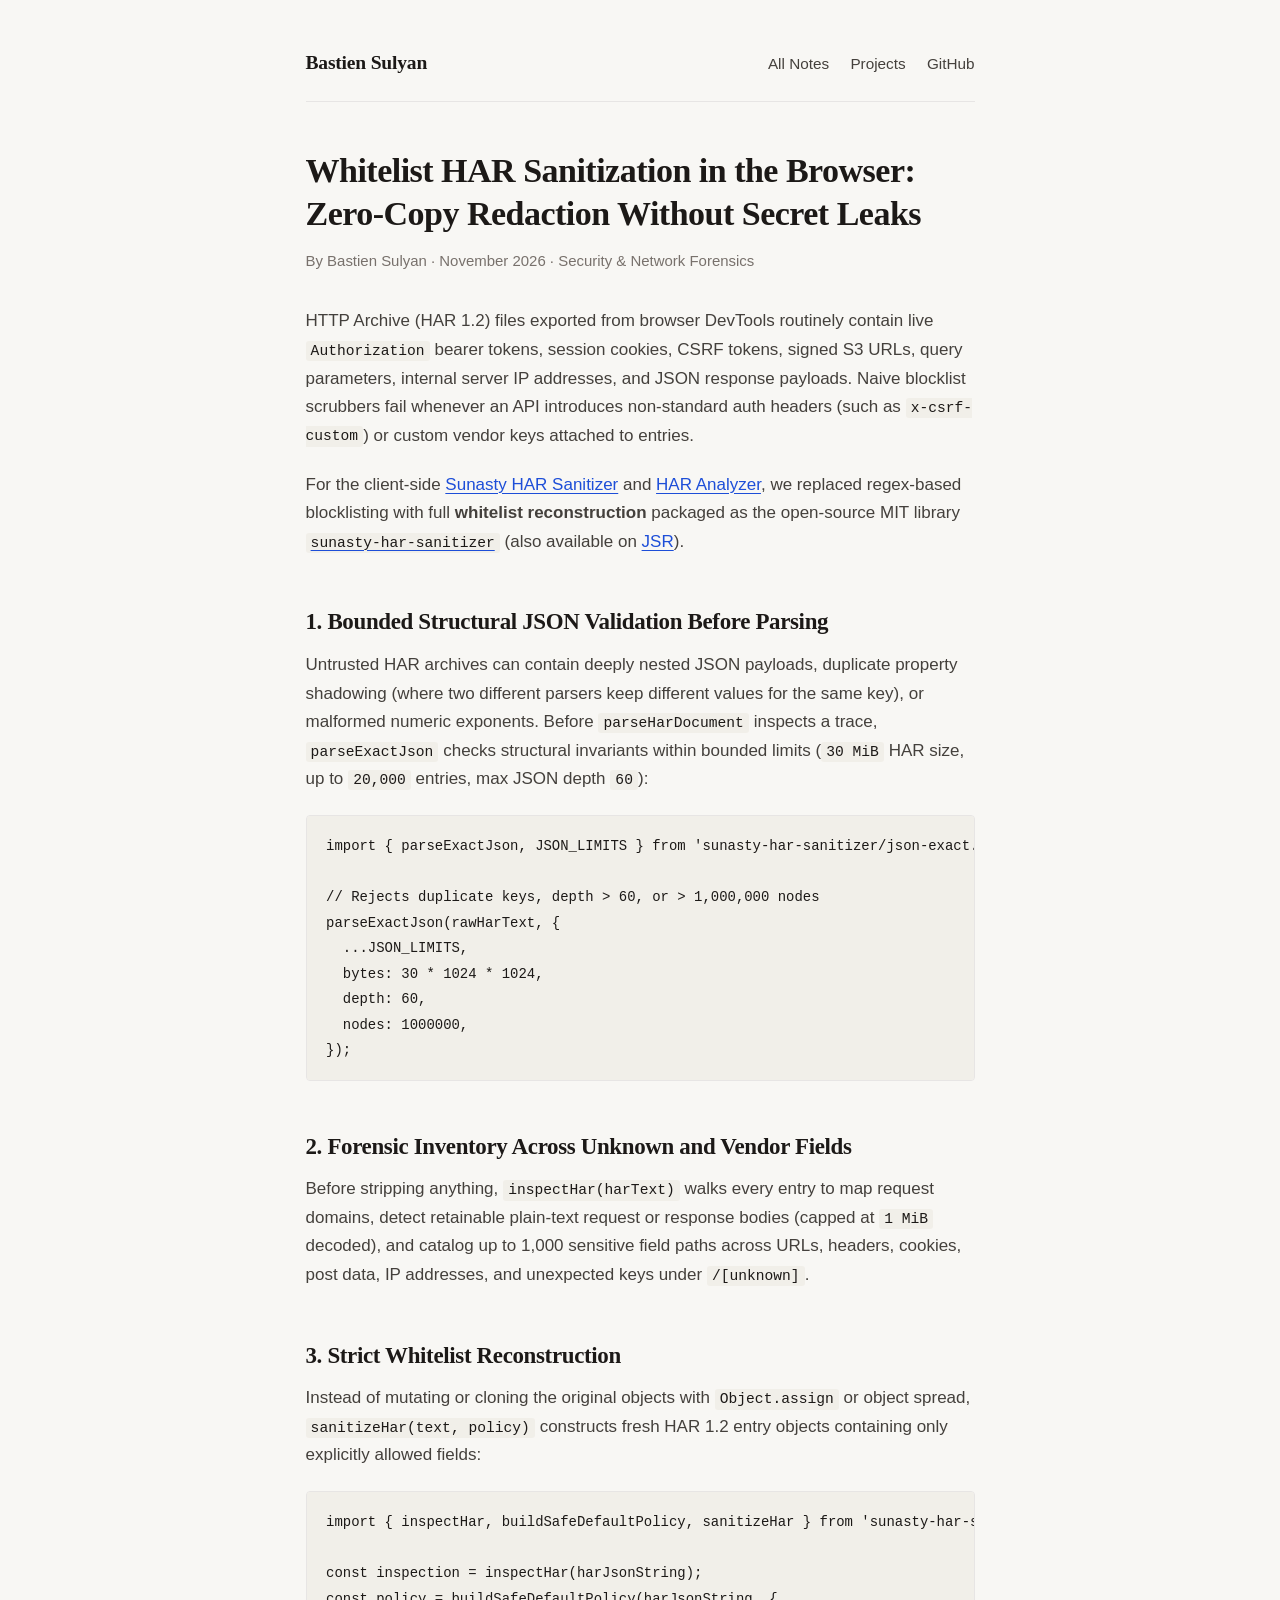
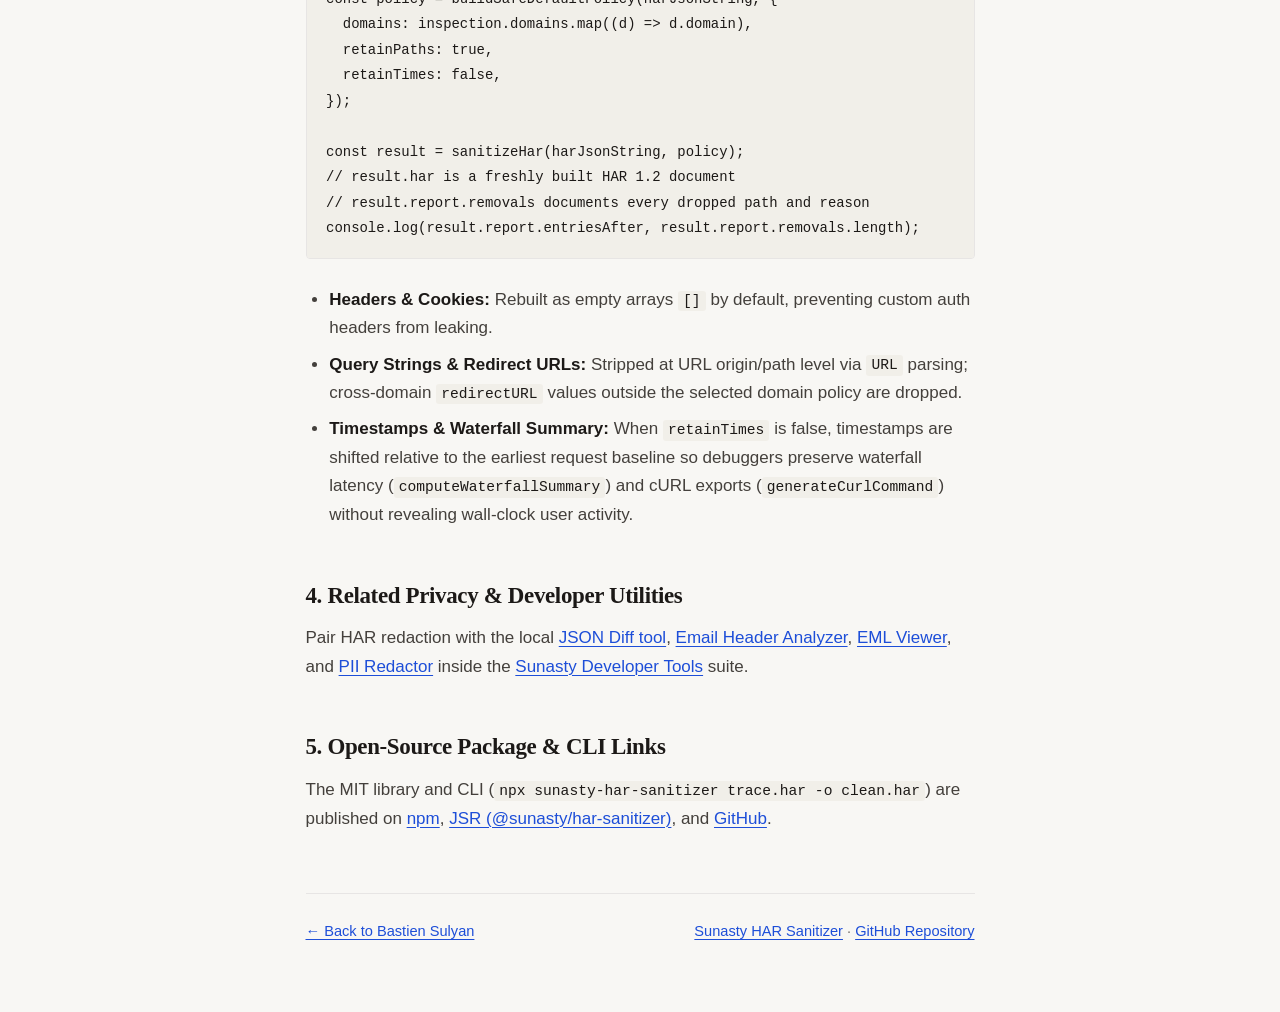
==== notes/client-side-har-sanitization/index.html @ 1bd0cc5a "docs: add 3 technical notes (HAR, Swiss math, Code 128) and update ecosystem links to 233 tools + JS" ====
<!DOCTYPE html>
<html lang="en">
<head>
  <meta charset="utf-8">
  <meta name="viewport" content="width=device-width, initial-scale=1">
  <title>Whitelist HAR Sanitization in the Browser: Zero-Copy Redaction Without Secret Leaks</title>
  <meta name="description" content="How to sanitize HAR 1.2 HTTP archives client-side using structural JSON validation, domain allowlists, and strict whitelist reconstruction.">
  <link rel="canonical" href="https://bsulyan.github.io/notes/client-side-har-sanitization/">
  <link rel="stylesheet" href="/style.css">
  <script type="application/ld+json">
  {
    "@context": "https://schema.org",
    "@type": "TechArticle",
    "headline": "Whitelist HAR Sanitization in the Browser: Zero-Copy Redaction Without Secret Leaks",
    "author": {
      "@type": "Person",
      "name": "Bastien Sulyan",
      "url": "https://bsulyan.github.io/"
    },
    "datePublished": "2026-11-24",
    "url": "https://bsulyan.github.io/notes/client-side-har-sanitization/"
  }
  </script>
</head>
<body>
  <div class="container">
    <header class="site-header">
      <a href="/" class="site-title">Bastien Sulyan</a>
      <nav class="site-nav" aria-label="Main navigation">
        <a href="/#notes">All Notes</a>
        <a href="/#projects">Projects</a>
        <a href="https://github.com/bsulyan">GitHub</a>
      </nav>
    </header>

    <main>
      <article>
        <h1>Whitelist HAR Sanitization in the Browser: Zero-Copy Redaction Without Secret Leaks</h1>
        <p class="meta">By Bastien Sulyan · November 2026 · Security &amp; Network Forensics</p>

        <p>
          HTTP Archive (HAR 1.2) files exported from browser DevTools routinely contain live <code>Authorization</code> bearer tokens, session cookies, CSRF tokens, signed S3 URLs, query parameters, internal server IP addresses, and JSON response payloads. Naive blocklist scrubbers fail whenever an API introduces non-standard auth headers (such as <code>x-csrf-custom</code>) or custom vendor keys attached to entries.
        </p>
        <p>
          For the client-side <a href="https://sunasty.com/har-sanitizer/">Sunasty HAR Sanitizer</a> and <a href="https://sunasty.com/har-analyzer/">HAR Analyzer</a>, we replaced regex-based blocklisting with full <strong>whitelist reconstruction</strong> packaged as the open-source MIT library <a href="https://www.npmjs.com/package/sunasty-har-sanitizer"><code>sunasty-har-sanitizer</code></a> (also available on <a href="https://jsr.io/@sunasty/har-sanitizer">JSR</a>).
        </p>

        <h2>1. Bounded Structural JSON Validation Before Parsing</h2>
        <p>
          Untrusted HAR archives can contain deeply nested JSON payloads, duplicate property shadowing (where two different parsers keep different values for the same key), or malformed numeric exponents. Before <code>parseHarDocument</code> inspects a trace, <code>parseExactJson</code> checks structural invariants within bounded limits (<code>30 MiB</code> HAR size, up to <code>20,000</code> entries, max JSON depth <code>60</code>):
        </p>

<pre><code>import { parseExactJson, JSON_LIMITS } from 'sunasty-har-sanitizer/json-exact.js';

// Rejects duplicate keys, depth > 60, or > 1,000,000 nodes
parseExactJson(rawHarText, {
  ...JSON_LIMITS,
  bytes: 30 * 1024 * 1024,
  depth: 60,
  nodes: 1000000,
});</code></pre>

        <h2>2. Forensic Inventory Across Unknown and Vendor Fields</h2>
        <p>
          Before stripping anything, <code>inspectHar(harText)</code> walks every entry to map request domains, detect retainable plain-text request or response bodies (capped at <code>1 MiB</code> decoded), and catalog up to 1,000 sensitive field paths across URLs, headers, cookies, post data, IP addresses, and unexpected keys under <code>/[unknown]</code>.
        </p>

        <h2>3. Strict Whitelist Reconstruction</h2>
        <p>
          Instead of mutating or cloning the original objects with <code>Object.assign</code> or object spread, <code>sanitizeHar(text, policy)</code> constructs fresh HAR 1.2 entry objects containing only explicitly allowed fields:
        </p>

<pre><code>import { inspectHar, buildSafeDefaultPolicy, sanitizeHar } from 'sunasty-har-sanitizer';

const inspection = inspectHar(harJsonString);
const policy = buildSafeDefaultPolicy(harJsonString, {
  domains: inspection.domains.map((d) => d.domain),
  retainPaths: true,
  retainTimes: false,
});

const result = sanitizeHar(harJsonString, policy);
// result.har is a freshly built HAR 1.2 document
// result.report.removals documents every dropped path and reason
console.log(result.report.entriesAfter, result.report.removals.length);</code></pre>

        <ul>
          <li><strong>Headers &amp; Cookies:</strong> Rebuilt as empty arrays <code>[]</code> by default, preventing custom auth headers from leaking.</li>
          <li><strong>Query Strings &amp; Redirect URLs:</strong> Stripped at URL origin/path level via <code>URL</code> parsing; cross-domain <code>redirectURL</code> values outside the selected domain policy are dropped.</li>
          <li><strong>Timestamps &amp; Waterfall Summary:</strong> When <code>retainTimes</code> is false, timestamps are shifted relative to the earliest request baseline so debuggers preserve waterfall latency (<code>computeWaterfallSummary</code>) and cURL exports (<code>generateCurlCommand</code>) without revealing wall-clock user activity.</li>
        </ul>

        <h2>4. Related Privacy &amp; Developer Utilities</h2>
        <p>
          Pair HAR redaction with the local <a href="https://sunasty.com/json-diff/">JSON Diff tool</a>, <a href="https://sunasty.com/email-header-analyzer/">Email Header Analyzer</a>, <a href="https://sunasty.com/eml-viewer/">EML Viewer</a>, and <a href="https://sunasty.com/pii-redactor/">PII Redactor</a> inside the <a href="https://sunasty.com/dev/">Sunasty Developer Tools</a> suite.
        </p>

        <h2>5. Open-Source Package &amp; CLI Links</h2>
        <p>
          The MIT library and CLI (<code>npx sunasty-har-sanitizer trace.har -o clean.har</code>) are published on <a href="https://www.npmjs.com/package/sunasty-har-sanitizer">npm</a>, <a href="https://jsr.io/@sunasty/har-sanitizer">JSR (@sunasty/har-sanitizer)</a>, and <a href="https://github.com/bsulyan/sunasty-har-sanitizer">GitHub</a>.
        </p>
      </article>
    </main>

    <footer class="site-footer">
      <span><a href="/">← Back to Bastien Sulyan</a></span>
      <span>
        <a href="https://sunasty.com/har-sanitizer/">Sunasty HAR Sanitizer</a> ·
        <a href="https://github.com/bsulyan/sunasty-har-sanitizer">GitHub Repository</a>
      </span>
    </footer>
  </div>
</body>
</html>
---- style.css ----
:root {
  --bg: #f8f7f4;
  --surface: #ffffff;
  --code-bg: #f1efe9;
  --ink: #1c1917;
  --ink-secondary: #44403c;
  --ink-muted: #78716c;
  --border: #e7e5e4;
  --accent: #1d4ed8;
  --accent-hover: #1e3a8a;
  --font-serif: Georgia, 'Times New Roman', Times, serif;
  --font-sans: -apple-system, BlinkMacSystemFont, 'Segoe UI', Roboto, Helvetica, Arial, sans-serif;
  --font-mono: 'SFMono-Regular', Consolas, 'Liberation Mono', Menlo, monospace;
}

* {
  box-sizing: border-box;
}

html {
  font-size: 17px;
  -webkit-text-size-adjust: 100%;
}

body {
  margin: 0;
  padding: 0;
  background-color: var(--bg);
  color: var(--ink);
  font-family: var(--font-sans);
  line-height: 1.68;
}

.container {
  max-width: 720px;
  margin: 0 auto;
  padding: 2.75rem 1.5rem 4rem;
}

header.site-header {
  display: flex;
  justify-content: space-between;
  align-items: baseline;
  flex-wrap: wrap;
  gap: 1rem;
  padding-bottom: 1.25rem;
  margin-bottom: 2.75rem;
  border-bottom: 1px solid var(--border);
}

.site-title {
  font-family: var(--font-serif);
  font-size: 1.15rem;
  font-weight: 700;
  color: var(--ink);
  text-decoration: none;
  letter-spacing: -0.01em;
}

.site-title:hover {
  color: var(--accent);
}

.site-nav {
  display: flex;
  gap: 1.25rem;
  font-size: 0.9rem;
}

.site-nav a {
  color: var(--ink-secondary);
  text-decoration: none;
}

.site-nav a:hover {
  color: var(--ink);
  text-decoration: underline;
}

h1, h2, h3 {
  font-family: var(--font-serif);
  color: var(--ink);
  line-height: 1.28;
  letter-spacing: -0.015em;
}

h1 {
  font-size: 2rem;
  margin: 0 0 0.75rem;
}

h2 {
  font-size: 1.35rem;
  margin: 2.5rem 0 0.85rem;
  padding-top: 0.5rem;
}

h3 {
  font-size: 1.1rem;
  margin: 1.75rem 0 0.6rem;
}

p {
  margin: 0 0 1.2rem;
  color: var(--ink-secondary);
}

a {
  color: var(--accent);
  text-decoration: underline;
  text-underline-offset: 3px;
  text-decoration-thickness: 1px;
}

a:hover {
  color: var(--accent-hover);
}

.meta {
  font-size: 0.88rem;
  color: var(--ink-muted);
  margin-bottom: 2rem;
}

ul, ol {
  margin: 0 0 1.35rem;
  padding-left: 1.4rem;
  color: var(--ink-secondary);
}

li {
  margin-bottom: 0.45rem;
}

li strong {
  color: var(--ink);
}

code {
  font-family: var(--font-mono);
  font-size: 0.86em;
  background-color: var(--code-bg);
  color: var(--ink);
  padding: 0.15em 0.35em;
  border-radius: 3px;
}

pre {
  background-color: var(--code-bg);
  border: 1px solid var(--border);
  border-radius: 4px;
  padding: 1rem 1.15rem;
  overflow-x: auto;
  margin: 1.25rem 0 1.6rem;
  line-height: 1.5;
}

pre code {
  background: none;
  padding: 0;
  font-size: 0.82rem;
}

table {
  width: 100%;
  border-collapse: collapse;
  margin: 1.5rem 0;
  font-size: 0.92rem;
}

th, td {
  text-align: left;
  padding: 0.6rem 0.75rem;
  border-bottom: 1px solid var(--border);
}

th {
  font-weight: 600;
  color: var(--ink);
  background-color: var(--code-bg);
}

td {
  color: var(--ink-secondary);
}

.note-list {
  list-style: none;
  padding: 0;
  margin: 1rem 0 2rem;
}

.note-list li {
  padding: 0.95rem 0;
  border-bottom: 1px solid var(--border);
  margin: 0;
}

.note-list li:first-child {
  border-top: 1px solid var(--border);
}

.note-title {
  font-family: var(--font-serif);
  font-size: 1.08rem;
  font-weight: 600;
  display: block;
  margin-bottom: 0.25rem;
}

.note-summary {
  font-size: 0.92rem;
  color: var(--ink-secondary);
  margin: 0;
}

.project-block {
  padding: 1rem 0;
  border-bottom: 1px solid var(--border);
}

.project-block:first-of-type {
  border-top: 1px solid var(--border);
}

.project-block h3 {
  margin: 0 0 0.35rem;
  font-size: 1.05rem;
}

.project-block p {
  margin: 0;
  font-size: 0.94rem;
}

footer.site-footer {
  margin-top: 3.5rem;
  padding-top: 1.5rem;
  border-top: 1px solid var(--border);
  font-size: 0.86rem;
  color: var(--ink-muted);
  display: flex;
  justify-content: space-between;
  flex-wrap: wrap;
  gap: 0.75rem;
}

@media (max-width: 600px) {
  html {
    font-size: 16px;
  }
  .container {
    padding: 1.75rem 1.15rem 3rem;
  }
  h1 {
    font-size: 1.65rem;
  }
}
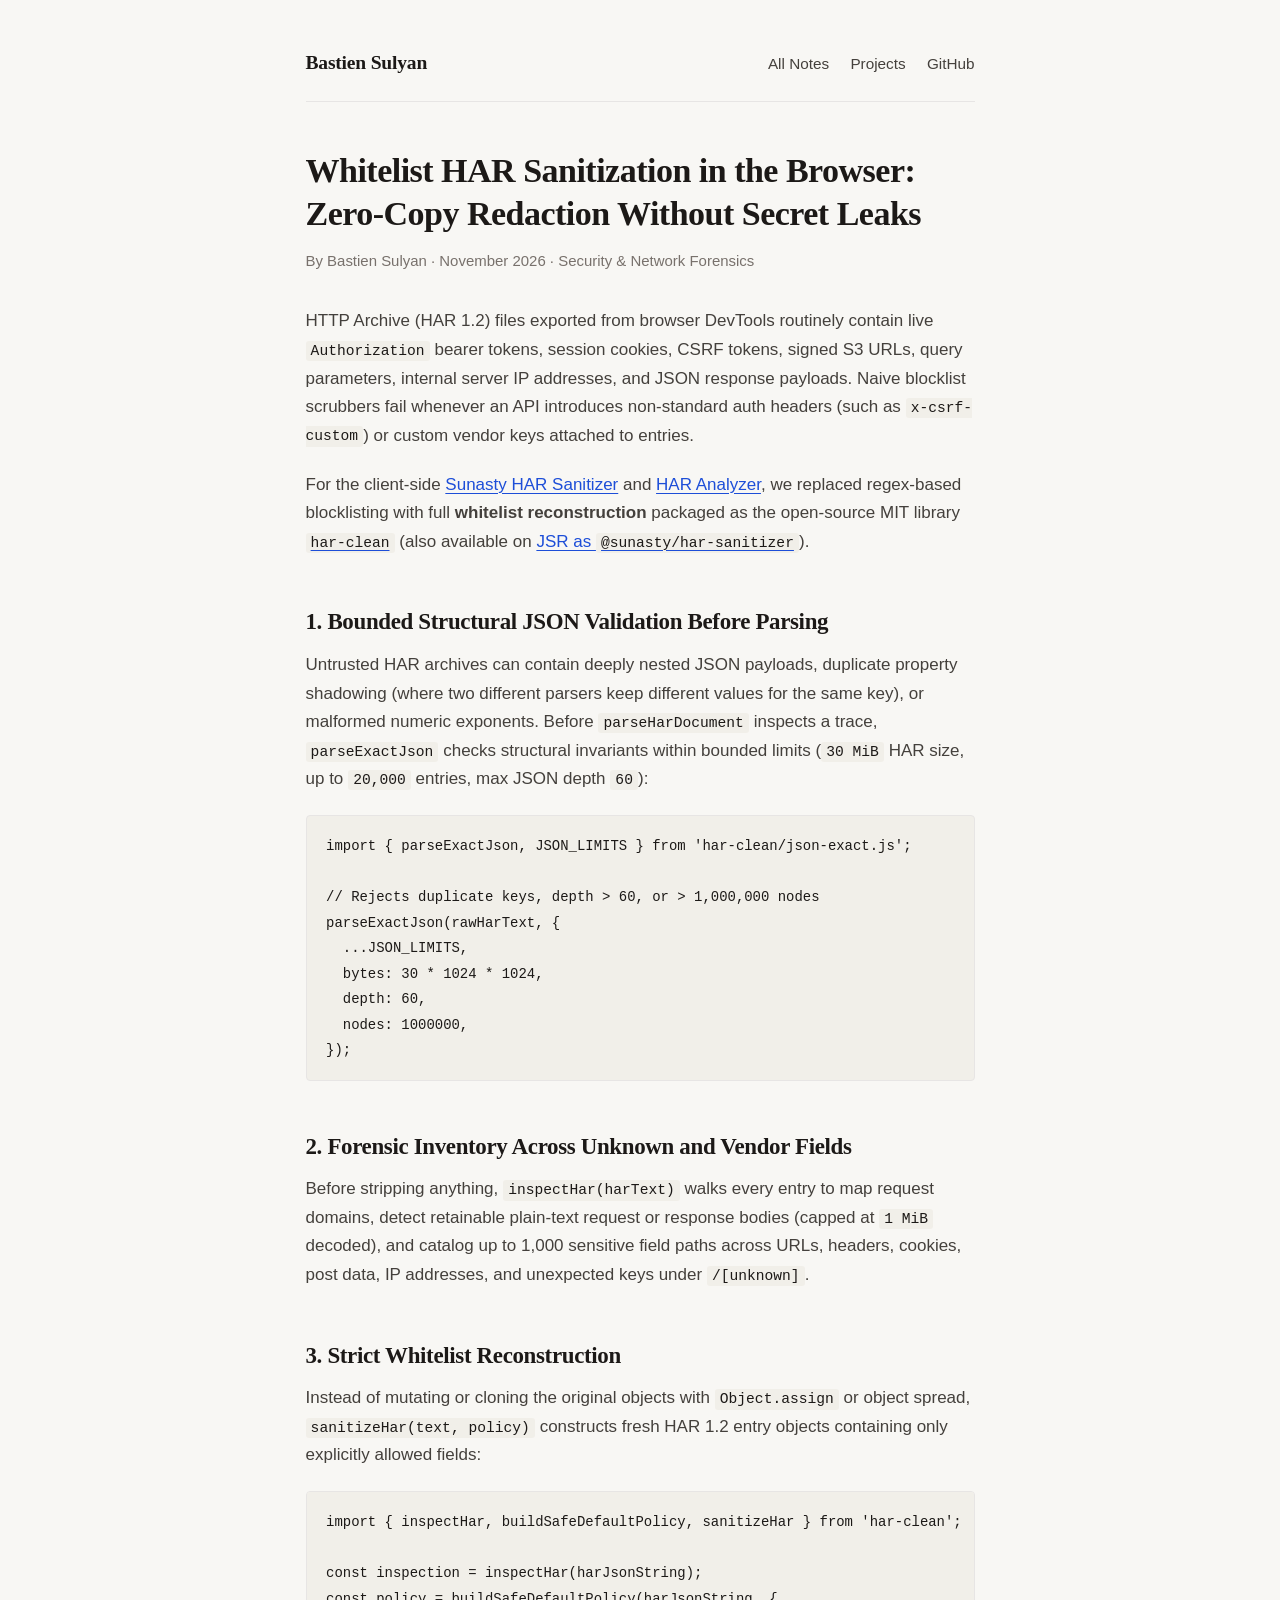
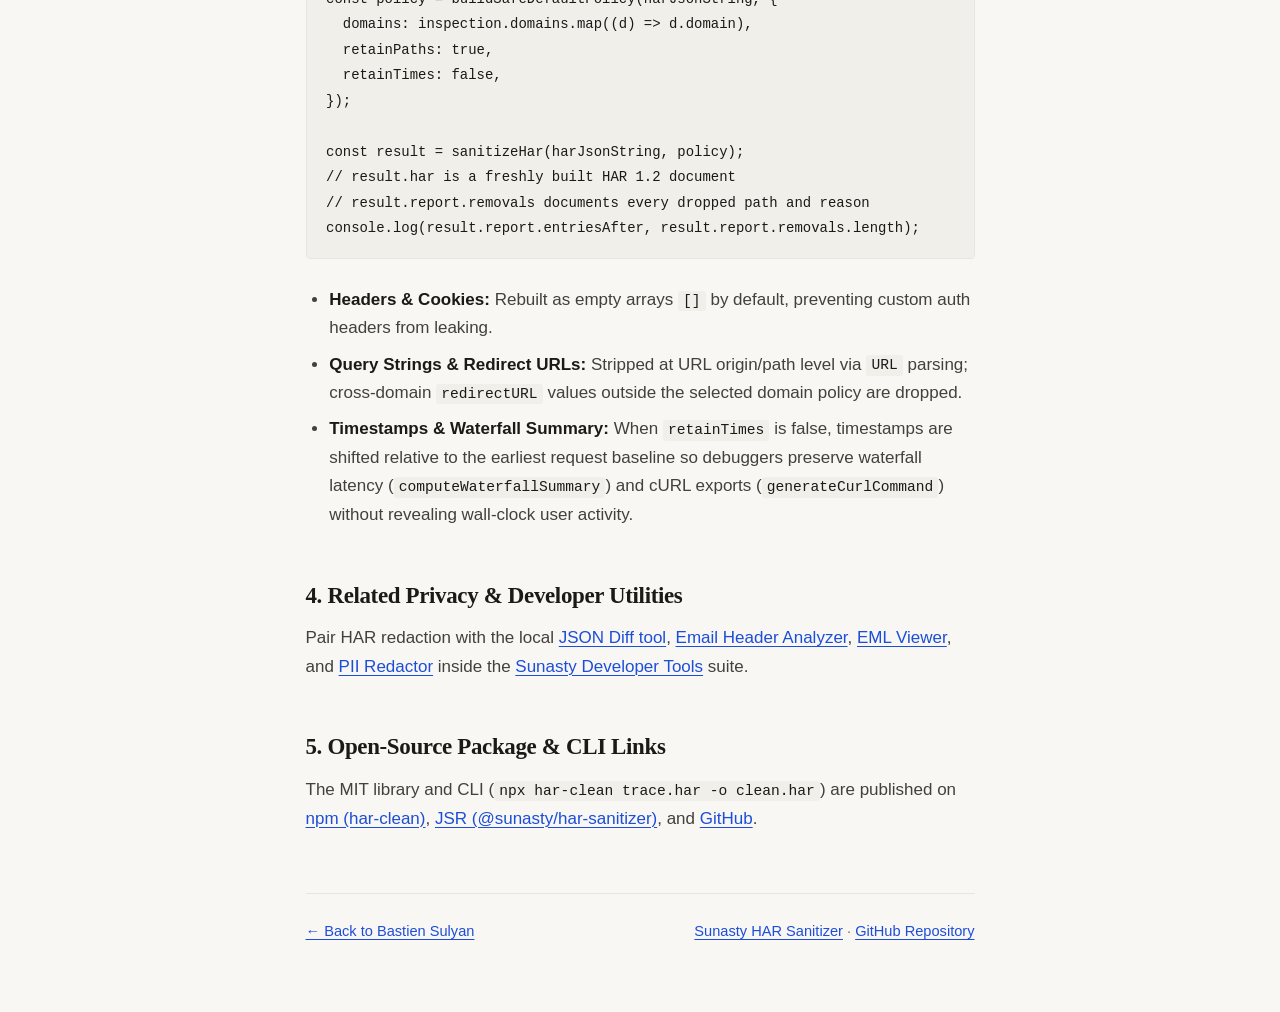
==== commit 47a17d5c: "docs: update npm package links and snippets to neutral package names" ====
--- a/notes/client-side-har-sanitization/index.html
+++ b/notes/client-side-har-sanitization/index.html
@@ -42,7 +42,7 @@
           HTTP Archive (HAR 1.2) files exported from browser DevTools routinely contain live <code>Authorization</code> bearer tokens, session cookies, CSRF tokens, signed S3 URLs, query parameters, internal server IP addresses, and JSON response payloads. Naive blocklist scrubbers fail whenever an API introduces non-standard auth headers (such as <code>x-csrf-custom</code>) or custom vendor keys attached to entries.
         </p>
         <p>
-          For the client-side <a href="https://sunasty.com/har-sanitizer/">Sunasty HAR Sanitizer</a> and <a href="https://sunasty.com/har-analyzer/">HAR Analyzer</a>, we replaced regex-based blocklisting with full <strong>whitelist reconstruction</strong> packaged as the open-source MIT library <a href="https://www.npmjs.com/package/sunasty-har-sanitizer"><code>sunasty-har-sanitizer</code></a> (also available on <a href="https://jsr.io/@sunasty/har-sanitizer">JSR</a>).
+          For the client-side <a href="https://sunasty.com/har-sanitizer/">Sunasty HAR Sanitizer</a> and <a href="https://sunasty.com/har-analyzer/">HAR Analyzer</a>, we replaced regex-based blocklisting with full <strong>whitelist reconstruction</strong> packaged as the open-source MIT library <a href="https://www.npmjs.com/package/har-clean"><code>har-clean</code></a> (also available on <a href="https://jsr.io/@sunasty/har-sanitizer">JSR as <code>@sunasty/har-sanitizer</code></a>).
         </p>
 
         <h2>1. Bounded Structural JSON Validation Before Parsing</h2>
@@ -50,7 +50,7 @@
           Untrusted HAR archives can contain deeply nested JSON payloads, duplicate property shadowing (where two different parsers keep different values for the same key), or malformed numeric exponents. Before <code>parseHarDocument</code> inspects a trace, <code>parseExactJson</code> checks structural invariants within bounded limits (<code>30 MiB</code> HAR size, up to <code>20,000</code> entries, max JSON depth <code>60</code>):
         </p>
 
-<pre><code>import { parseExactJson, JSON_LIMITS } from 'sunasty-har-sanitizer/json-exact.js';
+<pre><code>import { parseExactJson, JSON_LIMITS } from 'har-clean/json-exact.js';
 
 // Rejects duplicate keys, depth > 60, or > 1,000,000 nodes
 parseExactJson(rawHarText, {
@@ -70,7 +70,7 @@
           Instead of mutating or cloning the original objects with <code>Object.assign</code> or object spread, <code>sanitizeHar(text, policy)</code> constructs fresh HAR 1.2 entry objects containing only explicitly allowed fields:
         </p>
 
-<pre><code>import { inspectHar, buildSafeDefaultPolicy, sanitizeHar } from 'sunasty-har-sanitizer';
+<pre><code>import { inspectHar, buildSafeDefaultPolicy, sanitizeHar } from 'har-clean';
 
 const inspection = inspectHar(harJsonString);
 const policy = buildSafeDefaultPolicy(harJsonString, {
@@ -97,7 +97,7 @@
 
         <h2>5. Open-Source Package &amp; CLI Links</h2>
         <p>
-          The MIT library and CLI (<code>npx sunasty-har-sanitizer trace.har -o clean.har</code>) are published on <a href="https://www.npmjs.com/package/sunasty-har-sanitizer">npm</a>, <a href="https://jsr.io/@sunasty/har-sanitizer">JSR (@sunasty/har-sanitizer)</a>, and <a href="https://github.com/bsulyan/sunasty-har-sanitizer">GitHub</a>.
+          The MIT library and CLI (<code>npx har-clean trace.har -o clean.har</code>) are published on <a href="https://www.npmjs.com/package/har-clean">npm (har-clean)</a>, <a href="https://jsr.io/@sunasty/har-sanitizer">JSR (@sunasty/har-sanitizer)</a>, and <a href="https://github.com/bsulyan/sunasty-har-sanitizer">GitHub</a>.
         </p>
       </article>
     </main>
